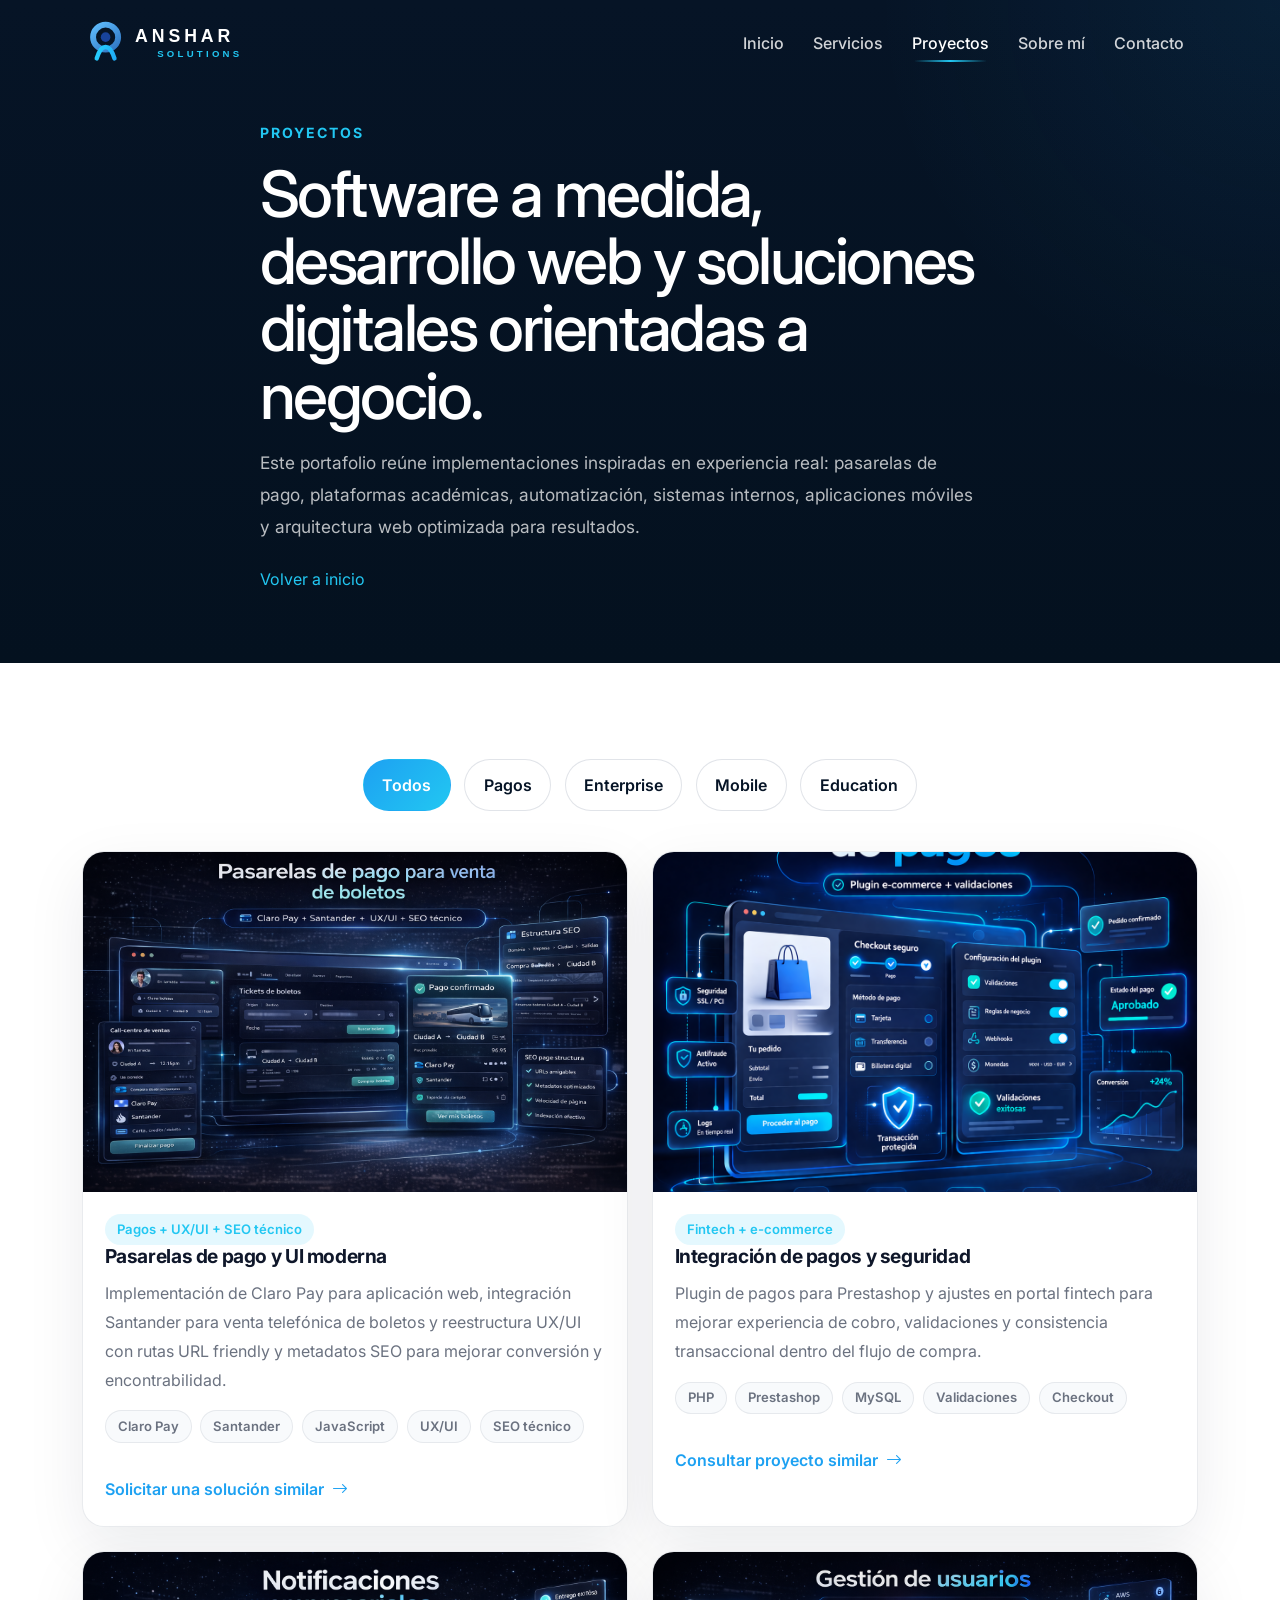
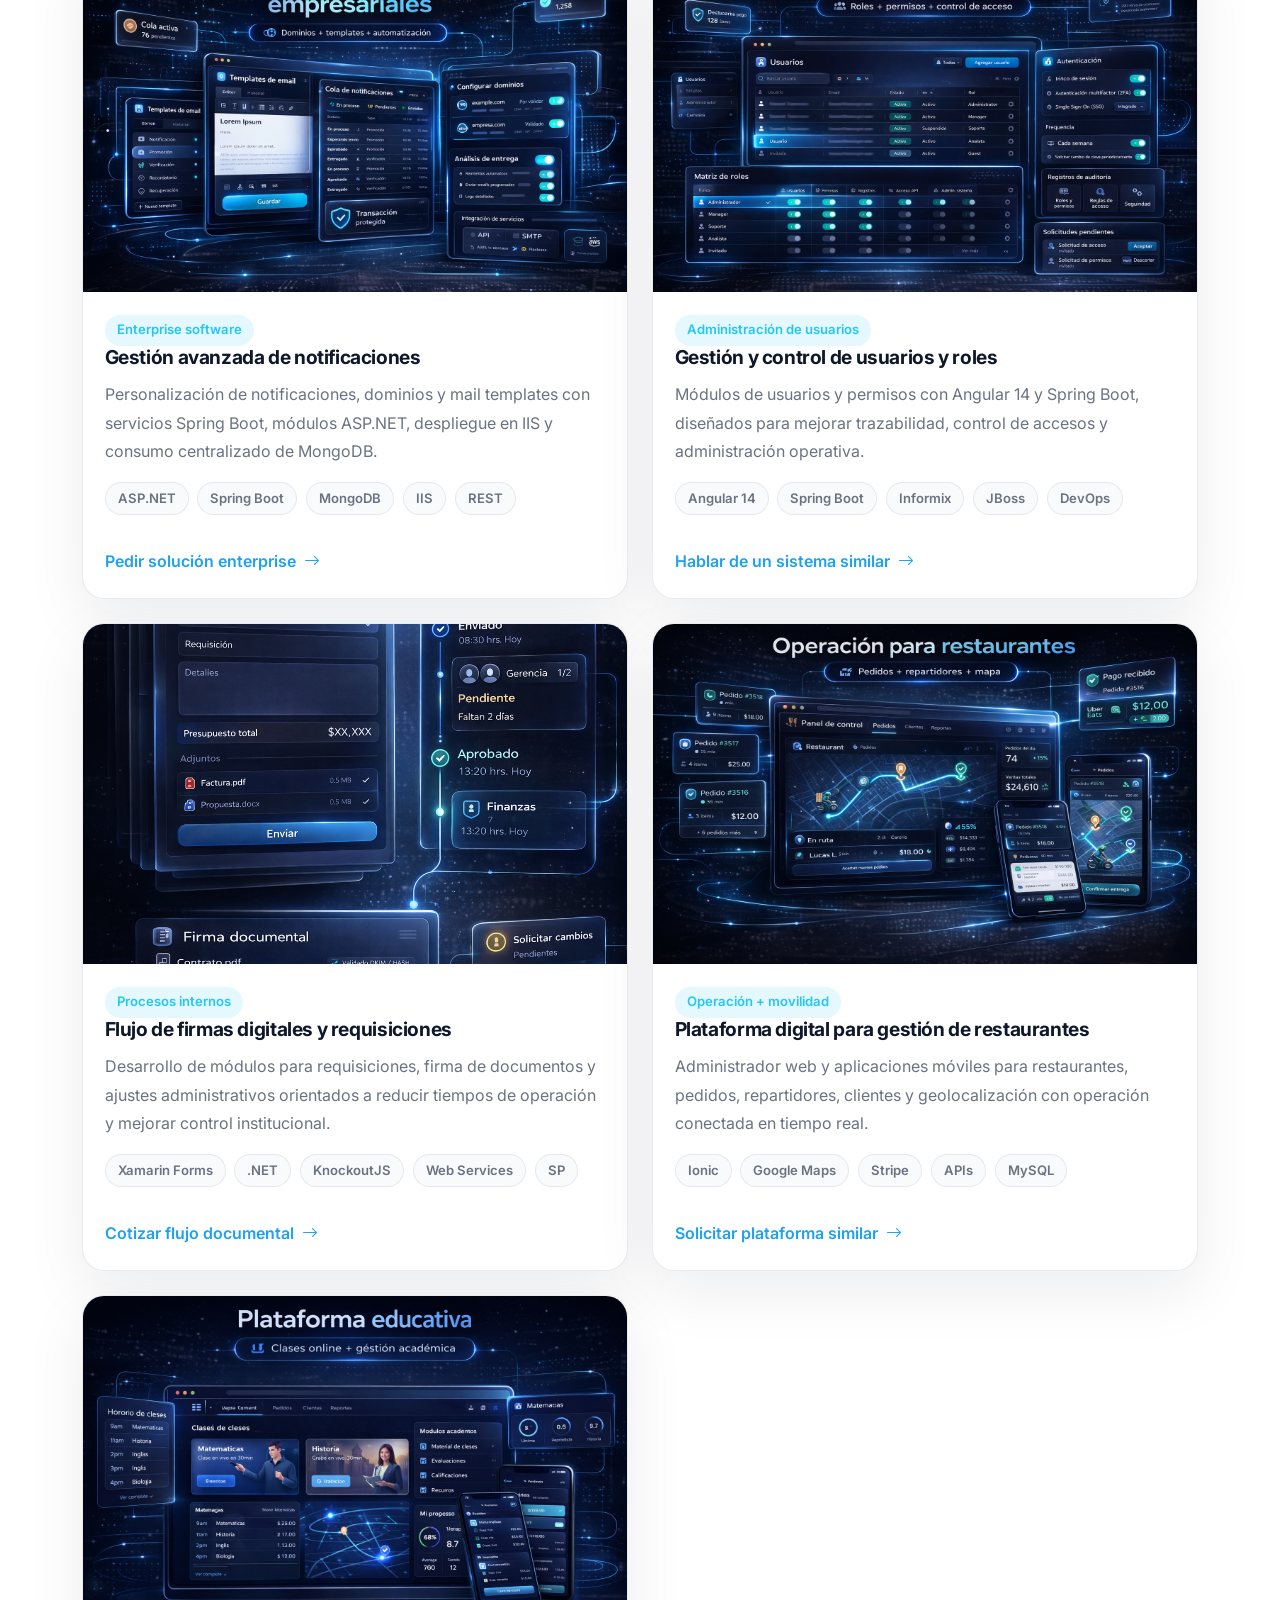
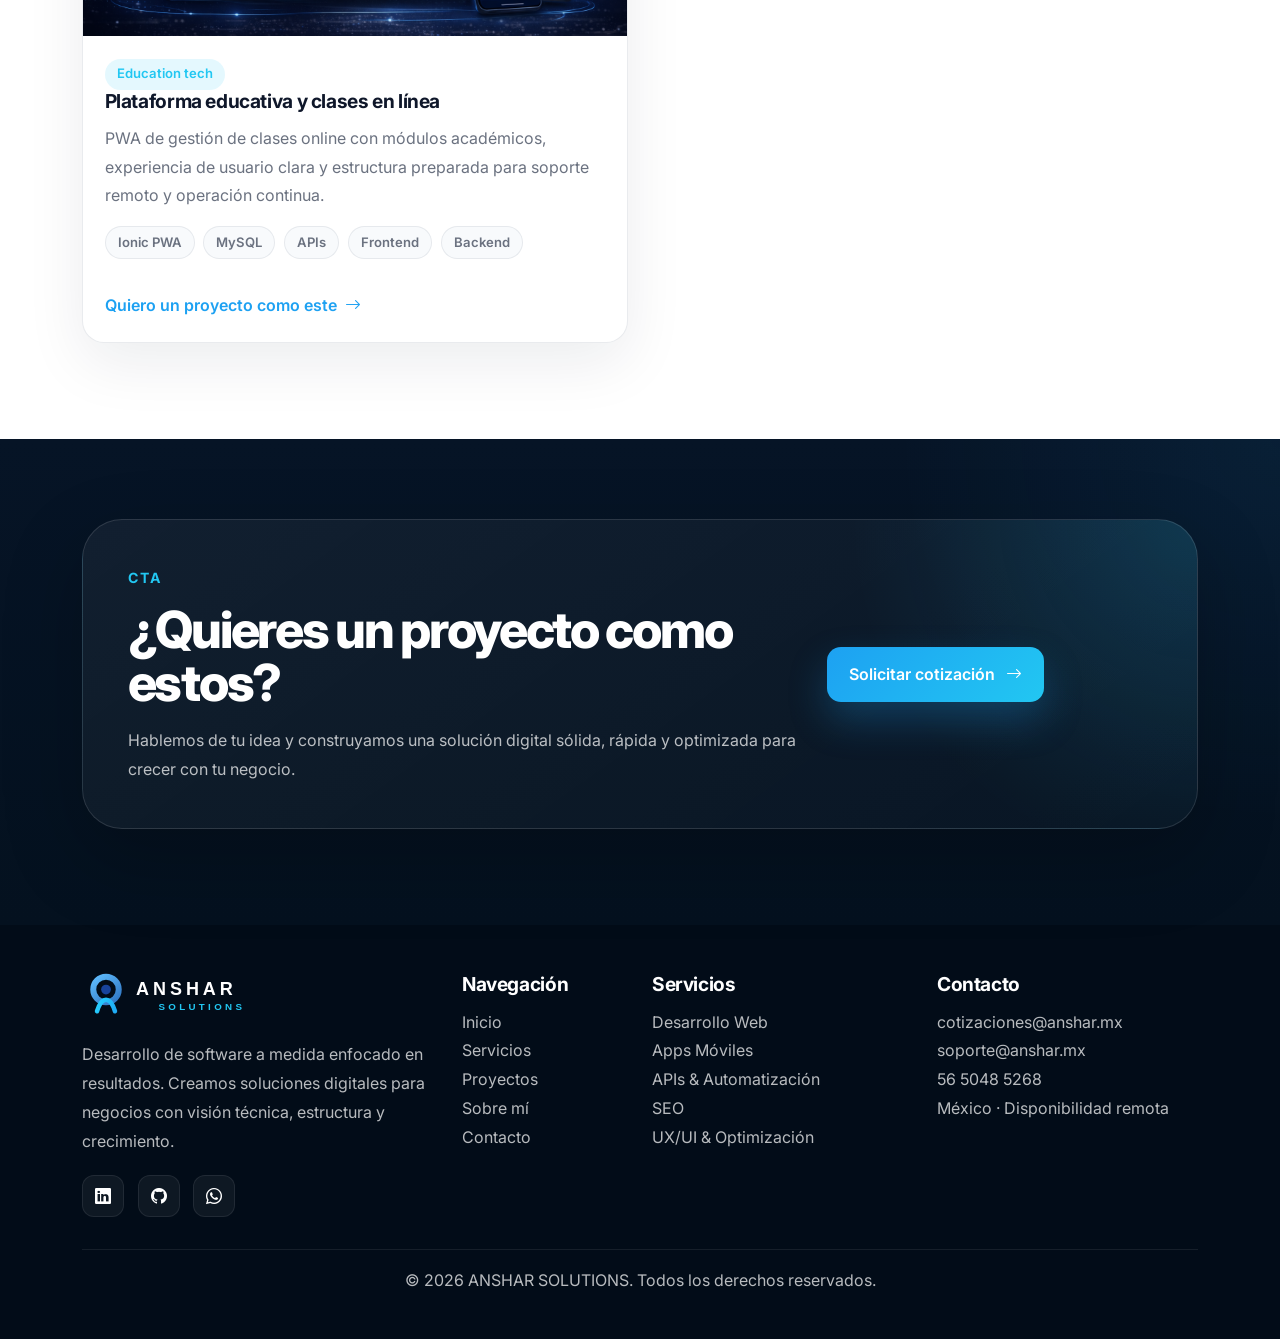
==== proyectos.html @ 0f14d68a "Landin V2" ====
<!DOCTYPE html>
<html lang="es">
<head>
    <meta charset="UTF-8">
    <meta name="viewport" content="width=device-width, initial-scale=1.0">
    <title>Proyectos de desarrollo web, software a medida y soluciones digitales | ANSHAR SOLUTIONS</title>
    <meta name="description" content="Conoce proyectos de desarrollo web, software a medida, pasarelas de pago, plataformas educativas, automatización, apps móviles y soluciones digitales creadas por ANSHAR SOLUTIONS.">
    <meta name="keywords" content="portafolio desarrollo web, proyectos software a medida, pasarelas de pago, aplicaciones móviles, automatización de procesos, proyectos SEO técnico">
    <meta name="author" content="ANSHAR SOLUTIONS">
    <meta name="robots" content="index,follow">
    <meta name="theme-color" content="#061426">
    <link rel="canonical" href="https://dante666z.github.io/anshar-solutions-landing/proyectos.html">
    <meta property="og:type" content="website">
    <meta property="og:locale" content="es_MX">
    <meta property="og:site_name" content="ANSHAR SOLUTIONS">
    <meta property="og:title" content="Proyectos de desarrollo web, software a medida y soluciones digitales | ANSHAR SOLUTIONS">
    <meta property="og:description" content="Portafolio de proyectos enfocados en negocio: software, UX/UI, apps, automatización, integraciones de pago y arquitectura web optimizada.">
    <meta property="og:url" content="https://dante666z.github.io/anshar-solutions-landing/proyectos.html">
    <meta property="og:image" content="https://dante666z.github.io/anshar-solutions-landing/assets/branding/anshar-favicon.svg">
    <meta name="twitter:card" content="summary_large_image">
    <meta name="twitter:title" content="Proyectos de desarrollo web, software a medida y soluciones digitales | ANSHAR SOLUTIONS">
    <meta name="twitter:description" content="Explora proyectos recientes de ANSHAR SOLUTIONS en pagos, educación, automatización, UX/UI, software empresarial y apps móviles.">
    <meta name="twitter:image" content="https://dante666z.github.io/anshar-solutions-landing/assets/branding/anshar-favicon.svg">
    <link rel="icon" type="image/svg+xml" href="assets/branding/anshar-favicon.svg">
    <link rel="icon" type="image/png" sizes="32x32" href="assets/branding/favicon-32.png">
    <link rel="icon" type="image/png" sizes="16x16" href="assets/branding/favicon-16.png">
    <link rel="preconnect" href="https://fonts.googleapis.com">
    <link rel="preconnect" href="https://fonts.gstatic.com" crossorigin>
    <link href="https://fonts.googleapis.com/css2?family=Inter:wght@400;500;600;700;800;900&display=swap" rel="stylesheet">
    <link href="https://cdn.jsdelivr.net/npm/bootstrap@5.3.3/dist/css/bootstrap.min.css" rel="stylesheet" integrity="sha384-QWTKZyjpPEjISv5WaRU9OFeRpok6YctnYmDr5pNlyT2bRjXh0JMhjY6hW+ALEwIH" crossorigin="anonymous">
    <link rel="stylesheet" href="https://cdn.jsdelivr.net/npm/bootstrap-icons@1.11.3/font/bootstrap-icons.min.css">
    <link rel="stylesheet" href="css/styles.css">
    <script type="application/ld+json">
        {
            "@context": "https://schema.org",
            "@type": "CollectionPage",
            "name": "Proyectos de ANSHAR SOLUTIONS",
            "url": "https://dante666z.github.io/anshar-solutions-landing/proyectos.html",
            "description": "Listado de proyectos de desarrollo web, software a medida y soluciones digitales implementadas por ANSHAR SOLUTIONS.",
            "mainEntity": {
                "@type": "ItemList",
                "itemListElement": [
                    { "@type": "ListItem", "position": 1, "name": "Pasarelas de pago y UI moderna" },
                    { "@type": "ListItem", "position": 2, "name": "Integración de pagos y seguridad" },
                    { "@type": "ListItem", "position": 3, "name": "Gestión avanzada de notificaciones" },
                    { "@type": "ListItem", "position": 4, "name": "Gestión y control de usuarios y roles" },
                    { "@type": "ListItem", "position": 5, "name": "Flujo de firmas digitales y requisiciones" },
                    { "@type": "ListItem", "position": 6, "name": "Plataforma digital para gestión de restaurantes" },
                    { "@type": "ListItem", "position": 7, "name": "Plataforma educativa y clases en línea" }
                ]
            }
        }
    </script>
</head>
<body data-page="projects">
    <header class="site-header">
        <nav id="mainNav" class="navbar navbar-expand-lg navbar-dark custom-navbar fixed-top" aria-label="Navegación principal">
            <div class="container">
                <a class="navbar-brand" href="index.html#inicio" aria-label="ANSHAR SOLUTIONS">
                    <span class="brand-lockup">
                        <img class="brand-logo brand-logo-header brand-logo-desktop" src="assets/branding/anshar-logo-horizontal-compact-dark.svg" alt="Logo principal de ANSHAR SOLUTIONS" width="236" height="44">
                        <img class="brand-logo brand-logo-header brand-logo-mobile" src="assets/branding/anshar-logo-mobile.svg" alt="Logo compacto de ANSHAR SOLUTIONS" width="170" height="45">
                    </span>
                </a>
                <button class="navbar-toggler border-0 shadow-none" type="button" data-bs-toggle="collapse" data-bs-target="#navbarContent" aria-controls="navbarContent" aria-expanded="false" aria-label="Abrir menú">
                    <span class="navbar-toggler-icon"></span>
                </button>
                <div class="collapse navbar-collapse" id="navbarContent">
                    <ul class="navbar-nav ms-auto align-items-lg-center">
                        <li class="nav-item"><a class="nav-link" href="index.html#inicio">Inicio</a></li>
                        <li class="nav-item"><a class="nav-link" href="index.html#servicios">Servicios</a></li>
                        <li class="nav-item"><a class="nav-link active" href="proyectos.html">Proyectos</a></li>
                        <li class="nav-item"><a class="nav-link" href="index.html#sobre-mi">Sobre mí</a></li>
                        <li class="nav-item"><a class="nav-link" href="index.html#contacto">Contacto</a></li>
                    </ul>
                </div>
            </div>
        </nav>
    </header>

    <main>
        <section class="page-hero section-dark">
            <div class="container">
                <div class="section-heading reveal">
                    <span class="eyebrow">Proyectos</span>
                    <h1>Software a medida, desarrollo web y soluciones digitales orientadas a negocio.</h1>
                    <p>Este portafolio reúne implementaciones inspiradas en experiencia real: pasarelas de pago, plataformas académicas, automatización, sistemas internos, aplicaciones móviles y arquitectura web optimizada para resultados.</p>
                    <div class="breadcrumb-inline">
                        <a href="index.html#inicio">Volver a inicio</a>
                    </div>
                </div>
            </div>
        </section>

        <section class="section-light section-projects-page">
            <div class="container">
                <div class="filters-bar reveal" aria-label="Filtros de proyectos">
                    <button class="filter-btn active" type="button" data-filter="all">Todos</button>
                    <button class="filter-btn" type="button" data-filter="pagos">Pagos</button>
                    <button class="filter-btn" type="button" data-filter="enterprise">Enterprise</button>
                    <button class="filter-btn" type="button" data-filter="mobile">Mobile</button>
                    <button class="filter-btn" type="button" data-filter="education">Education</button>
                </div>

                <div class="row g-4">
                    <div class="col-lg-6" data-project-category="pagos enterprise" id="pasarelas-pago">
                        <article class="project-card project-card-light reveal">
                            <a class="project-image-link" href="#pasarelas-pago" aria-label="Proyecto de pasarelas de pago y UI moderna">
                                <img src="assets/proyectos/pasarelas-pago-ui-moderna.png" alt="Visual del proyecto de pasarelas de pago y rediseño UX/UI" width="760" height="520" loading="lazy">
                            </a>
                            <div class="project-card-body">
                                <span class="project-category">Pagos + UX/UI + SEO técnico</span>
                                <h3>Pasarelas de pago y UI moderna</h3>
                                <p>Implementación de Claro Pay para aplicación web, integración Santander para venta telefónica de boletos y reestructura UX/UI con rutas URL friendly y metadatos SEO para mejorar conversión y encontrabilidad.</p>
                                <div class="project-meta">
                                    <span>Claro Pay</span>
                                    <span>Santander</span>
                                    <span>JavaScript</span>
                                    <span>UX/UI</span>
                                    <span>SEO técnico</span>
                                </div>
                                <a class="project-link" href="mailto:cotizaciones@anshar.mx">Solicitar una solución similar <i class="bi bi-arrow-right"></i></a>
                            </div>
                        </article>
                    </div>

                    <div class="col-lg-6" data-project-category="pagos enterprise" id="prestashop-plugin">
                        <article class="project-card project-card-light reveal reveal-delay-sm">
                            <a class="project-image-link" href="#prestashop-plugin" aria-label="Proyecto de integración de pagos y seguridad">
                                <img src="assets/proyectos/integracion-pagos-seguridad.png" alt="Visual del proyecto de integración de pagos y seguridad para e-commerce" width="760" height="520" loading="lazy">
                            </a>
                            <div class="project-card-body">
                                <span class="project-category">Fintech + e-commerce</span>
                                <h3>Integración de pagos y seguridad</h3>
                                <p>Plugin de pagos para Prestashop y ajustes en portal fintech para mejorar experiencia de cobro, validaciones y consistencia transaccional dentro del flujo de compra.</p>
                                <div class="project-meta">
                                    <span>PHP</span>
                                    <span>Prestashop</span>
                                    <span>MySQL</span>
                                    <span>Validaciones</span>
                                    <span>Checkout</span>
                                </div>
                                <a class="project-link" href="mailto:cotizaciones@anshar.mx">Consultar proyecto similar <i class="bi bi-arrow-right"></i></a>
                            </div>
                        </article>
                    </div>

                    <div class="col-lg-6" data-project-category="enterprise" id="notificaciones-enterprise">
                        <article class="project-card project-card-light reveal">
                            <a class="project-image-link" href="#notificaciones-enterprise" aria-label="Proyecto de gestión avanzada de notificaciones">
                                <img src="assets/proyectos/gestion-avanzada-notificaciones.png" alt="Visual del proyecto de gestión avanzada de notificaciones empresariales" width="760" height="520" loading="lazy">
                            </a>
                            <div class="project-card-body">
                                <span class="project-category">Enterprise software</span>
                                <h3>Gestión avanzada de notificaciones</h3>
                                <p>Personalización de notificaciones, dominios y mail templates con servicios Spring Boot, módulos ASP.NET, despliegue en IIS y consumo centralizado de MongoDB.</p>
                                <div class="project-meta">
                                    <span>ASP.NET</span>
                                    <span>Spring Boot</span>
                                    <span>MongoDB</span>
                                    <span>IIS</span>
                                    <span>REST</span>
                                </div>
                                <a class="project-link" href="mailto:cotizaciones@anshar.mx">Pedir solución enterprise <i class="bi bi-arrow-right"></i></a>
                            </div>
                        </article>
                    </div>

                    <div class="col-lg-6" data-project-category="enterprise" id="usuarios-roles">
                        <article class="project-card project-card-light reveal reveal-delay-sm">
                            <a class="project-image-link" href="#usuarios-roles" aria-label="Proyecto de gestión y control de usuarios y roles">
                                <img src="assets/proyectos/gestion-control-usuarios-roles.png" alt="Visual del proyecto de gestión y control de usuarios y roles" width="760" height="520" loading="lazy">
                            </a>
                            <div class="project-card-body">
                                <span class="project-category">Administración de usuarios</span>
                                <h3>Gestión y control de usuarios y roles</h3>
                                <p>Módulos de usuarios y permisos con Angular 14 y Spring Boot, diseñados para mejorar trazabilidad, control de accesos y administración operativa.</p>
                                <div class="project-meta">
                                    <span>Angular 14</span>
                                    <span>Spring Boot</span>
                                    <span>Informix</span>
                                    <span>JBoss</span>
                                    <span>DevOps</span>
                                </div>
                                <a class="project-link" href="mailto:cotizaciones@anshar.mx">Hablar de un sistema similar <i class="bi bi-arrow-right"></i></a>
                            </div>
                        </article>
                    </div>

                    <div class="col-lg-6" data-project-category="enterprise mobile" id="firmas-requisiciones">
                        <article class="project-card project-card-light reveal">
                            <a class="project-image-link" href="#firmas-requisiciones" aria-label="Proyecto de flujo de firmas digitales y requisiciones">
                                <img src="assets/proyectos/flujo-firmas-digitales-requisiciones.png" alt="Visual del proyecto de flujo de firmas digitales y requisiciones" width="760" height="520" loading="lazy">
                            </a>
                            <div class="project-card-body">
                                <span class="project-category">Procesos internos</span>
                                <h3>Flujo de firmas digitales y requisiciones</h3>
                                <p>Desarrollo de módulos para requisiciones, firma de documentos y ajustes administrativos orientados a reducir tiempos de operación y mejorar control institucional.</p>
                                <div class="project-meta">
                                    <span>Xamarin Forms</span>
                                    <span>.NET</span>
                                    <span>KnockoutJS</span>
                                    <span>Web Services</span>
                                    <span>SP</span>
                                </div>
                                <a class="project-link" href="mailto:cotizaciones@anshar.mx">Cotizar flujo documental <i class="bi bi-arrow-right"></i></a>
                            </div>
                        </article>
                    </div>

                    <div class="col-lg-6" data-project-category="mobile enterprise" id="restaurantes-digital">
                        <article class="project-card project-card-light reveal reveal-delay-sm">
                            <a class="project-image-link" href="#restaurantes-digital" aria-label="Proyecto de plataforma digital para gestión de restaurantes">
                                <img src="assets/proyectos/plataforma-digital-restaurantes.png" alt="Visual del proyecto de plataforma digital para gestión de restaurantes" width="760" height="520" loading="lazy">
                            </a>
                            <div class="project-card-body">
                                <span class="project-category">Operación + movilidad</span>
                                <h3>Plataforma digital para gestión de restaurantes</h3>
                                <p>Administrador web y aplicaciones móviles para restaurantes, pedidos, repartidores, clientes y geolocalización con operación conectada en tiempo real.</p>
                                <div class="project-meta">
                                    <span>Ionic</span>
                                    <span>Google Maps</span>
                                    <span>Stripe</span>
                                    <span>APIs</span>
                                    <span>MySQL</span>
                                </div>
                                <a class="project-link" href="mailto:cotizaciones@anshar.mx">Solicitar plataforma similar <i class="bi bi-arrow-right"></i></a>
                            </div>
                        </article>
                    </div>

                    <div class="col-lg-6" data-project-category="education mobile" id="plataforma-educativa">
                        <article class="project-card project-card-light reveal">
                            <a class="project-image-link" href="#plataforma-educativa" aria-label="Proyecto de plataforma educativa y clases en línea">
                                <img src="assets/proyectos/plataforma-educativa-clases-linea.png" alt="Visual del proyecto de plataforma educativa y clases en línea" width="760" height="520" loading="lazy">
                            </a>
                            <div class="project-card-body">
                                <span class="project-category">Education tech</span>
                                <h3>Plataforma educativa y clases en línea</h3>
                                <p>PWA de gestión de clases online con módulos académicos, experiencia de usuario clara y estructura preparada para soporte remoto y operación continua.</p>
                                <div class="project-meta">
                                    <span>Ionic PWA</span>
                                    <span>MySQL</span>
                                    <span>APIs</span>
                                    <span>Frontend</span>
                                    <span>Backend</span>
                                </div>
                                <a class="project-link" href="mailto:cotizaciones@anshar.mx">Quiero un proyecto como este <i class="bi bi-arrow-right"></i></a>
                            </div>
                        </article>
                    </div>
                </div>
            </div>
        </section>

        <section id="contacto" class="section-dark section-cta">
            <div class="container">
                <div class="cta-box reveal">
                    <div class="row align-items-center gy-4">
                        <div class="col-lg-8">
                            <span class="eyebrow">CTA</span>
                            <h2>¿Quieres un proyecto como estos?</h2>
                            <p>Hablemos de tu idea y construyamos una solución digital sólida, rápida y optimizada para crecer con tu negocio.</p>
                        </div>
                        <div class="col-lg-4">
                            <div class="cta-actions cta-actions-end">
                                <a class="btn btn-primary btn-pill btn-wide" href="mailto:cotizaciones@anshar.mx">Solicitar cotización <i class="bi bi-arrow-right"></i></a>
                            </div>
                        </div>
                    </div>
                </div>
            </div>
        </section>
    </main>

    <footer class="site-footer">
        <div class="container">
            <div class="row gy-4">
                <div class="col-lg-4">
                    <a class="footer-brand" href="index.html#inicio" aria-label="ANSHAR SOLUTIONS">
                        <span class="brand-lockup brand-lockup-footer">
                            <img class="brand-logo brand-logo-footer" src="assets/branding/anshar-logo-horizontal-compact-dark.svg" alt="Logo horizontal de ANSHAR SOLUTIONS" width="240" height="45">
                        </span>
                    </a>
                    <p>Desarrollo de software a medida enfocado en resultados. Creamos soluciones digitales para negocios con visión técnica, estructura y crecimiento.</p>
                    <div class="footer-social">
                        <a href="https://www.linkedin.com/in/zurielzaratemontesinos/" target="_blank" rel="noopener noreferrer" aria-label="LinkedIn"><i class="bi bi-linkedin"></i></a>
                        <a href="https://github.com/dante666z" target="_blank" rel="noopener noreferrer" aria-label="GitHub"><i class="bi bi-github"></i></a>
                        <a href="https://wa.me/525650485268" target="_blank" rel="noopener noreferrer" aria-label="WhatsApp"><i class="bi bi-whatsapp"></i></a>
                    </div>
                </div>
                <div class="col-6 col-lg-2">
                    <h3>Navegación</h3>
                    <ul class="footer-links">
                        <li><a href="index.html#inicio">Inicio</a></li>
                        <li><a href="index.html#servicios">Servicios</a></li>
                        <li><a href="proyectos.html">Proyectos</a></li>
                        <li><a href="index.html#sobre-mi">Sobre mí</a></li>
                        <li><a href="index.html#contacto">Contacto</a></li>
                    </ul>
                </div>
                <div class="col-6 col-lg-3">
                    <h3>Servicios</h3>
                    <ul class="footer-links">
                        <li><span>Desarrollo Web</span></li>
                        <li><span>Apps Móviles</span></li>
                        <li><span>APIs &amp; Automatización</span></li>
                        <li><span>SEO</span></li>
                        <li><span>UX/UI &amp; Optimización</span></li>
                    </ul>
                </div>
                <div class="col-lg-3">
                    <h3>Contacto</h3>
                    <ul class="footer-links">
                        <li><a href="mailto:cotizaciones@anshar.mx">cotizaciones@anshar.mx</a></li>
                        <li><a href="mailto:soporte@anshar.mx">soporte@anshar.mx</a></li>
                        <li><a href="https://wa.me/525650485268" target="_blank" rel="noopener noreferrer">56 5048 5268</a></li>
                        <li><span>México · Disponibilidad remota</span></li>
                    </ul>
                </div>
            </div>
            <div class="footer-bottom">
                <p>&copy; <span data-year></span> ANSHAR SOLUTIONS. Todos los derechos reservados.</p>
            </div>
        </div>
    </footer>

    <script src="https://cdn.jsdelivr.net/npm/bootstrap@5.3.3/dist/js/bootstrap.bundle.min.js" integrity="sha384-YvpcrYf0tY3lHB60NNkmXc5s9fDVZLESaAA55NDzOxhy9GkcIdslK1eN7N6jIeHz" crossorigin="anonymous"></script>
    <script src="js/script.js"></script>
</body>
</html>
---- css/styles.css ----
:root {
    --color-navy: #061426;
    --color-navy-2: #0b1f3a;
    --color-navy-3: #102948;
    --color-cyan: #22c7f2;
    --color-blue: #1da1f2;
    --color-white: #ffffff;
    --color-text: #0f172a;
    --color-text-soft: #6b7280;
    --color-border: rgba(13, 37, 73, 0.1);
    --color-border-dark: rgba(255, 255, 255, 0.12);
    --color-surface: #f8fafc;
    --shadow-card: 0 20px 60px rgba(8, 22, 47, 0.08);
    --shadow-soft: 0 24px 60px rgba(5, 17, 37, 0.14);
    --shadow-glow: 0 0 45px rgba(34, 199, 242, 0.24);
    --radius-md: 18px;
    --radius-lg: 28px;
    --radius-xl: 40px;
    --transition: 0.35s ease;
    --nav-height: 88px;
}

html {
    scroll-behavior: smooth;
}

body {
    margin: 0;
    font-family: "Inter", sans-serif;
    color: var(--color-text);
    background: var(--color-white);
    overflow-x: hidden;
}

a {
    color: inherit;
    text-decoration: none;
}

img {
    display: block;
    max-width: 100%;
}

.section-light,
.section-dark {
    position: relative;
    padding: 6rem 0;
}

.section-light {
    background: var(--color-white);
}

.section-dark {
    background:
        radial-gradient(circle at top right, rgba(29, 161, 242, 0.08), transparent 28%),
        linear-gradient(180deg, var(--color-navy) 0%, #04111f 100%);
    color: var(--color-white);
}

.section-heading {
    max-width: 760px;
    margin: 0 auto 3rem;
}

.section-heading-left {
    margin: 0 0 2rem;
}

.section-heading h2,
.hero-copy h1,
.cta-box h2 {
    margin: 0.85rem 0 0;
    letter-spacing: -0.045em;
    line-height: 1.05;
    font-weight: 800;
}

.section-heading h2 {
    font-size: clamp(2rem, 4vw, 3rem);
}

.section-heading p,
.hero-copy p,
.service-card p,
.project-card p,
.trust-item p,
.about-copy p,
.cta-box p,
.site-footer p,
.footer-links,
.contact-inline a {
    color: var(--color-text-soft);
    line-height: 1.8;
}

.section-dark .section-heading p,
.section-dark .project-card p,
.section-dark .cta-box p,
.site-footer p,
.site-footer .footer-links a,
.site-footer .footer-links span,
.contact-inline a {
    color: rgba(255, 255, 255, 0.72);
}

.eyebrow {
    display: inline-block;
    color: var(--color-cyan);
    font-size: 0.88rem;
    font-weight: 700;
    letter-spacing: 0.14em;
    text-transform: uppercase;
}

.eyebrow-blue {
    color: var(--color-blue);
}

.btn-pill {
    display: inline-flex;
    align-items: center;
    justify-content: center;
    gap: 0.65rem;
    min-height: 54px;
    padding: 0.95rem 1.4rem;
    border-radius: 14px;
    font-weight: 600;
    transition: transform var(--transition), box-shadow var(--transition), background-color var(--transition), border-color var(--transition), color var(--transition);
}

.btn-pill:hover,
.btn-pill:focus-visible {
    transform: translateY(-2px);
}

.btn-primary.btn-pill {
    background: linear-gradient(135deg, var(--color-blue), var(--color-cyan));
    border: none;
    box-shadow: 0 18px 38px rgba(29, 161, 242, 0.26);
}

.btn-outline-light.btn-pill {
    border: 1px solid rgba(255, 255, 255, 0.26);
    color: var(--color-white);
    background: rgba(255, 255, 255, 0.02);
}

.btn-outline-light.btn-pill:hover,
.btn-outline-light.btn-pill:focus-visible {
    border-color: rgba(255, 255, 255, 0.42);
    background: rgba(255, 255, 255, 0.08);
}

.btn-wide {
    min-width: 210px;
}

.section-action {
    margin-top: 2rem;
    text-align: center;
}

/* Header */
.custom-navbar {
    padding: 1rem 0;
    transition: background-color var(--transition), box-shadow var(--transition), backdrop-filter var(--transition), padding var(--transition);
}

.custom-navbar.scrolled {
    padding: 0.8rem 0;
    background: rgba(6, 20, 38, 0.82);
    backdrop-filter: blur(18px);
    box-shadow: 0 12px 35px rgba(0, 0, 0, 0.18);
}

.navbar-brand {
    display: inline-flex;
    align-items: center;
}

/* Logo usage
   Header: 200-236px width
   Hero isotipo: 320-420px width
   Footer: 220-240px width
*/
.brand-lockup {
    display: inline-flex;
    align-items: center;
}

.brand-logo {
    display: block;
    max-width: 100%;
    height: auto;
}

.brand-logo-header {
    width: min(236px, 100%);
}

.brand-logo-footer {
    width: min(240px, 100%);
}

.brand-logo-mobile {
    display: none;
}

.nav-link {
    position: relative;
    margin: 0 0.4rem;
    color: rgba(255, 255, 255, 0.82);
    font-weight: 500;
}

.nav-link:hover,
.nav-link.active {
    color: var(--color-white);
}

.nav-link::after {
    content: "";
    position: absolute;
    left: 0.6rem;
    right: 0.6rem;
    bottom: 0.08rem;
    height: 2px;
    border-radius: 999px;
    background: linear-gradient(90deg, transparent, var(--color-cyan), transparent);
    transform: scaleX(0);
    transform-origin: center;
    transition: transform var(--transition);
}

.nav-link:hover::after,
.nav-link.active::after {
    transform: scaleX(1);
}

/* Hero */
.hero-section {
    position: relative;
    padding: calc(var(--nav-height) + 2.8rem) 0 4.5rem;
}

.hero-dark {
    background:
        radial-gradient(circle at 76% 32%, rgba(34, 199, 242, 0.12), transparent 22%),
        radial-gradient(circle at 68% 20%, rgba(29, 161, 242, 0.12), transparent 24%),
        linear-gradient(180deg, #05111f 0%, var(--color-navy) 100%);
    color: var(--color-white);
}

.hero-gradient {
    position: absolute;
    inset: 0;
    background: linear-gradient(180deg, rgba(255, 255, 255, 0.02), transparent 50%);
    pointer-events: none;
}

.hero-grid {
    min-height: calc(100vh - 7rem);
}

.hero-copy {
    max-width: 560px;
}

.hero-copy h1 {
    font-size: clamp(3rem, 6vw, 5rem);
}

.hero-copy h1 span {
    color: var(--color-blue);
}

.hero-copy p {
    margin: 1.4rem 0 0;
    font-size: 1.24rem;
    color: rgba(255, 255, 255, 0.82);
}

.hero-actions {
    display: flex;
    flex-wrap: wrap;
    gap: 1rem;
    margin: 2rem 0 2.2rem;
}

.hero-benefits {
    display: grid;
    grid-template-columns: repeat(3, minmax(0, 1fr));
    gap: 1rem;
}

.benefit-item {
    display: flex;
    gap: 0.85rem;
    align-items: flex-start;
}

.benefit-item i {
    color: var(--color-cyan);
    font-size: 1.4rem;
}

.benefit-item h3 {
    margin: 0 0 0.15rem;
    font-size: 0.98rem;
    font-weight: 600;
    color: var(--color-white);
}

.benefit-item p {
    margin: 0;
    font-size: 0.92rem;
    color: rgba(255, 255, 255, 0.66);
}

.hero-visual {
    position: relative;
    min-height: 560px;
}

.hero-orbits {
    position: relative;
    display: grid;
    place-items: center;
    min-height: 100%;
}

.brand-logo-hero {
    position: relative;
    z-index: 2;
    width: min(100%, 420px);
    height: auto;
    filter: drop-shadow(0 0 18px rgba(34, 199, 242, 0.18)) drop-shadow(0 0 42px rgba(29, 161, 242, 0.16));
}

.hero-glow {
    position: absolute;
    bottom: 6%;
    width: 260px;
    height: 44px;
    border-radius: 999px;
    background: radial-gradient(circle, rgba(29, 161, 242, 0.85), rgba(34, 199, 242, 0.22) 55%, transparent 72%);
    filter: blur(12px);
    z-index: 1;
}

.orb {
    position: absolute;
    border-radius: 50%;
    background: linear-gradient(135deg, rgba(34, 199, 242, 0.95), rgba(29, 161, 242, 0.55));
    box-shadow: var(--shadow-glow);
}

.orb-one {
    top: 14%;
    left: 8%;
    width: 16px;
    height: 16px;
}

.orb-two {
    right: 10%;
    top: 24%;
    width: 10px;
    height: 10px;
    opacity: 0.72;
}

.orb-three {
    right: 13%;
    top: 49%;
    width: 12px;
    height: 12px;
    opacity: 0.82;
}

/* Services */
.section-services {
    border-top: 1px solid rgba(13, 37, 73, 0.05);
}

.section-clients {
    border-top: 1px solid rgba(13, 37, 73, 0.05);
}

.service-card {
    height: 100%;
    padding: 2rem 1.5rem;
    border: 1px solid rgba(15, 23, 42, 0.08);
    border-radius: var(--radius-lg);
    background: var(--color-white);
    box-shadow: var(--shadow-card);
    transition: transform var(--transition), box-shadow var(--transition), border-color var(--transition);
}

.service-card:hover {
    transform: translateY(-6px);
    border-color: rgba(29, 161, 242, 0.22);
    box-shadow: 0 22px 55px rgba(8, 22, 47, 0.12);
}

.service-icon {
    display: inline-grid;
    place-items: center;
    width: 64px;
    height: 64px;
    margin-bottom: 1.25rem;
    border-radius: 20px;
    color: var(--color-blue);
    background: linear-gradient(135deg, rgba(29, 161, 242, 0.09), rgba(34, 199, 242, 0.08));
    border: 1px solid rgba(29, 161, 242, 0.12);
    font-size: 1.65rem;
}

.service-card h3,
.project-card h3,
.trust-item h3,
.client-story h3,
.site-footer h3 {
    margin: 0 0 0.7rem;
    font-size: 1.2rem;
    font-weight: 700;
    letter-spacing: -0.02em;
}

/* Projects */
.section-projects-preview .section-heading h2,
.section-projects-page .section-heading h1 {
    color: var(--color-white);
}

.project-card {
    height: 100%;
    overflow: hidden;
    border-radius: 22px;
    border: 1px solid var(--color-border-dark);
    background: rgba(255, 255, 255, 0.03);
    box-shadow: 0 20px 50px rgba(0, 0, 0, 0.22);
    transition: transform var(--transition), border-color var(--transition), box-shadow var(--transition);
}

.project-card:hover {
    transform: translateY(-8px);
    border-color: rgba(34, 199, 242, 0.28);
    box-shadow: 0 28px 60px rgba(0, 0, 0, 0.28);
}

.project-image-link {
    display: block;
    aspect-ratio: 16 / 10;
    overflow: hidden;
    background: var(--color-navy-2);
}

.project-image-link img {
    width: 100%;
    height: 100%;
    object-fit: cover;
    transition: transform var(--transition);
}

.project-card:hover img {
    transform: scale(1.04);
}

.project-card-body {
    padding: 1.4rem 1.35rem 1.6rem;
}

.project-card-body h3 {
    color: var(--color-white);
}

.project-link {
    display: inline-flex;
    align-items: center;
    gap: 0.5rem;
    margin-top: 1rem;
    color: var(--color-cyan);
    font-weight: 600;
}

.client-card,
.client-story {
    height: 100%;
}

.client-logo-wrap {
    display: grid;
    place-items: center;
    min-height: 240px;
    padding: 2rem;
    border: 1px solid rgba(13, 37, 73, 0.08);
    border-radius: 24px;
    background: linear-gradient(180deg, #071524, #0b1f3a);
    box-shadow: var(--shadow-card);
}

.client-logo-wrap img {
    width: min(100%, 280px);
    height: auto;
}

.client-story {
    padding: 1rem 0.5rem 1rem 1rem;
}

.client-story p + p {
    margin-top: 1rem;
}

.project-category-light {
    color: var(--color-blue);
    background: rgba(29, 161, 242, 0.08);
}

/* Trust */
.trust-grid {
    display: grid;
    grid-template-columns: repeat(4, minmax(0, 1fr));
    gap: 0;
    border-top: 1px solid rgba(13, 37, 73, 0.08);
    border-bottom: 1px solid rgba(13, 37, 73, 0.08);
}

.trust-item {
    padding: 1.8rem 1.25rem;
    text-align: center;
}

.trust-item + .trust-item {
    border-left: 1px solid rgba(13, 37, 73, 0.08);
}

.trust-item i {
    display: inline-grid;
    place-items: center;
    width: 64px;
    height: 64px;
    margin-bottom: 1rem;
    border-radius: 50%;
    color: var(--color-blue);
    background: rgba(29, 161, 242, 0.06);
    font-size: 1.75rem;
}

/* About */
.section-about {
    background:
        radial-gradient(circle at top right, rgba(34, 199, 242, 0.08), transparent 24%),
        linear-gradient(180deg, #071524 0%, #0b1f3a 100%);
    color: var(--color-white);
}

.section-about .section-heading h2,
.section-about .about-copy p {
    color: var(--color-white);
}

.section-about .about-copy p {
    color: rgba(255, 255, 255, 0.78);
}

.about-copy {
    display: grid;
    gap: 1rem;
}

.about-panel {
    display: grid;
    gap: 1rem;
}

.about-metric {
    padding: 1.4rem 1.5rem;
    border: 1px solid rgba(255, 255, 255, 0.1);
    border-radius: 22px;
    background: linear-gradient(180deg, rgba(255, 255, 255, 0.06), rgba(255, 255, 255, 0.03));
    box-shadow: 0 24px 60px rgba(0, 0, 0, 0.16);
}

.about-metric strong {
    display: block;
    margin-bottom: 0.3rem;
    color: var(--color-white);
    font-size: 1.25rem;
    font-weight: 800;
}

.about-metric span {
    color: rgba(255, 255, 255, 0.72);
}

/* Stack */
.stack-grid {
    display: flex;
    flex-wrap: wrap;
    justify-content: center;
    gap: 1rem;
}

.stack-pill {
    display: inline-flex;
    align-items: center;
    gap: 0.7rem;
    padding: 0.95rem 1.25rem;
    border-radius: 999px;
    border: 1px solid rgba(13, 37, 73, 0.1);
    background: linear-gradient(180deg, #ffffff, #f9fbff);
    color: var(--color-navy);
    box-shadow: var(--shadow-card);
    font-weight: 600;
}

.stack-pill i {
    color: var(--color-blue);
}

/* CTA */
.section-cta {
    padding-top: 5rem;
}

.cta-box {
    padding: 2.8rem;
    border: 1px solid var(--color-border-dark);
    border-radius: var(--radius-xl);
    background:
        radial-gradient(circle at top right, rgba(34, 199, 242, 0.14), transparent 30%),
        linear-gradient(145deg, rgba(255, 255, 255, 0.05), rgba(255, 255, 255, 0.02));
    box-shadow: 0 30px 80px rgba(0, 0, 0, 0.22);
}

.cta-box h2 {
    color: var(--color-white);
    font-size: clamp(2.1rem, 4vw, 3.2rem);
}

.cta-box p {
    margin: 1rem 0 0;
}

.cta-actions-end {
    justify-content: flex-end;
}

.contact-inline {
    display: flex;
    flex-direction: column;
    gap: 0.55rem;
    margin-top: 1.2rem;
}

.contact-inline a:hover {
    color: var(--color-cyan);
}

/* Footer */
.site-footer {
    padding: 3rem 0 1.75rem;
    background: #020c18;
    color: var(--color-white);
}

.footer-brand {
    display: inline-block;
    margin-bottom: 1rem;
}

.footer-links {
    padding: 0;
    margin: 0;
    list-style: none;
}

.footer-social {
    display: flex;
    gap: 0.85rem;
    margin-top: 1.2rem;
}

.footer-social a {
    display: grid;
    place-items: center;
    width: 42px;
    height: 42px;
    border-radius: 12px;
    background: rgba(255, 255, 255, 0.05);
    border: 1px solid rgba(255, 255, 255, 0.08);
    transition: transform var(--transition), background-color var(--transition);
}

.footer-social a:hover {
    transform: translateY(-2px);
    background: rgba(34, 199, 242, 0.12);
}

.footer-bottom {
    margin-top: 2rem;
    padding-top: 1rem;
    border-top: 1px solid rgba(255, 255, 255, 0.08);
    text-align: center;
}

/* Projects page */
.page-hero {
    padding: calc(var(--nav-height) + 2rem) 0 4.5rem;
}

.page-hero .section-heading {
    margin-bottom: 0;
}

.page-hero h1 {
    margin: 1rem 0 0;
    color: var(--color-white);
    font-size: clamp(2.7rem, 5vw, 4.25rem);
    line-height: 1.05;
    letter-spacing: -0.04em;
}

.page-hero p {
    margin-top: 1.15rem;
    max-width: 720px;
    color: rgba(255, 255, 255, 0.78);
    font-size: 1.08rem;
    line-height: 1.85;
}

.breadcrumb-inline {
    margin-top: 1.5rem;
    color: rgba(255, 255, 255, 0.7);
}

.breadcrumb-inline a {
    color: var(--color-cyan);
}

.filters-bar {
    display: flex;
    flex-wrap: wrap;
    justify-content: center;
    gap: 0.85rem;
    margin-bottom: 2.5rem;
}

.filter-btn {
    min-height: 46px;
    padding: 0.8rem 1.15rem;
    border: 1px solid rgba(13, 37, 73, 0.12);
    border-radius: 999px;
    background: var(--color-white);
    color: var(--color-navy);
    font-weight: 600;
    transition: all var(--transition);
}

.filter-btn.active,
.filter-btn:hover {
    background: linear-gradient(135deg, var(--color-blue), var(--color-cyan));
    color: var(--color-white);
    border-color: transparent;
}

.project-meta {
    display: flex;
    flex-wrap: wrap;
    gap: 0.55rem;
    margin: 1rem 0 1.1rem;
}

.project-meta span,
.project-category {
    display: inline-flex;
    align-items: center;
    min-height: 30px;
    padding: 0.35rem 0.75rem;
    border-radius: 999px;
    font-size: 0.82rem;
    font-weight: 600;
}

.project-category {
    background: rgba(34, 199, 242, 0.12);
    color: var(--color-cyan);
}

.project-meta span {
    background: rgba(255, 255, 255, 0.06);
    color: rgba(255, 255, 255, 0.78);
    border: 1px solid rgba(255, 255, 255, 0.08);
}

.project-card-light {
    background: var(--color-white);
    border: 1px solid rgba(13, 37, 73, 0.09);
    box-shadow: var(--shadow-card);
}

.project-card-light .project-card-body h3,
.project-card-light .project-card-body p {
    color: inherit;
}

.project-card-light .project-card-body p {
    color: var(--color-text-soft);
}

.project-card-light .project-meta span {
    color: var(--color-text-soft);
    background: #f8fafc;
    border-color: rgba(13, 37, 73, 0.08);
}

.project-card-light .project-link {
    color: var(--color-blue);
}

.project-card.hidden {
    display: none;
}

/* Reveal */
.reveal {
    opacity: 0;
    transform: translateY(24px);
    transition: opacity 0.8s ease, transform 0.8s ease;
}

.reveal.is-visible {
    opacity: 1;
    transform: translateY(0);
}

.reveal-delay-sm {
    transition-delay: 0.08s;
}

.reveal-delay-md {
    transition-delay: 0.14s;
}

.reveal-delay-lg {
    transition-delay: 0.2s;
}

/* Responsive */
@media (max-width: 991.98px) {
    :root {
        --nav-height: 78px;
    }

    .custom-navbar .navbar-collapse {
        margin-top: 1rem;
        padding: 1rem;
        border-radius: 18px;
        background: rgba(6, 20, 38, 0.92);
        border: 1px solid rgba(255, 255, 255, 0.08);
        box-shadow: 0 20px 50px rgba(0, 0, 0, 0.22);
        backdrop-filter: blur(14px);
    }

    .hero-grid {
        min-height: auto;
    }

    .hero-benefits,
    .trust-grid {
        grid-template-columns: repeat(2, minmax(0, 1fr));
    }

    .trust-item:nth-child(3) {
        border-left: none;
    }

    .cta-box {
        padding: 2rem;
    }
}

@media (max-width: 767.98px) {
    .section-light,
    .section-dark {
        padding: 4.5rem 0;
    }

    .navbar-brand {
        max-width: calc(100% - 54px);
    }

    .brand-logo-desktop {
        display: none;
    }

    .brand-logo-mobile {
        display: block;
    }

    .hero-copy h1 {
        font-size: clamp(2.5rem, 11vw, 3.5rem);
    }

    .hero-copy p {
        font-size: 1.08rem;
    }

    .hero-actions {
        display: grid;
        grid-template-columns: 1fr;
    }

    .hero-actions .btn-pill {
        width: 100%;
    }

    .hero-benefits,
    .trust-grid {
        grid-template-columns: 1fr;
    }

    .trust-item + .trust-item {
        border-left: none;
        border-top: 1px solid rgba(13, 37, 73, 0.08);
    }

    .hero-visual {
        min-height: auto;
    }

    .brand-logo-hero {
        width: min(100%, 340px);
    }

    .cta-actions-end {
        justify-content: stretch;
    }

    .cta-actions-end .btn-pill {
        width: 100%;
    }
}

@media (max-width: 575.98px) {
    .container {
        padding-inline: 1.15rem;
    }

    .brand-logo-header {
        width: min(170px, 100%);
    }

    .brand-logo-footer {
        width: min(210px, 100%);
    }

    .hero-section,
    .page-hero {
        padding-top: calc(var(--nav-height) + 1.7rem);
    }

    .benefit-item {
        padding: 0.8rem 0;
    }

    .service-card,
    .project-card-body,
    .trust-item,
    .about-metric {
        padding-inline: 1.2rem;
    }
}
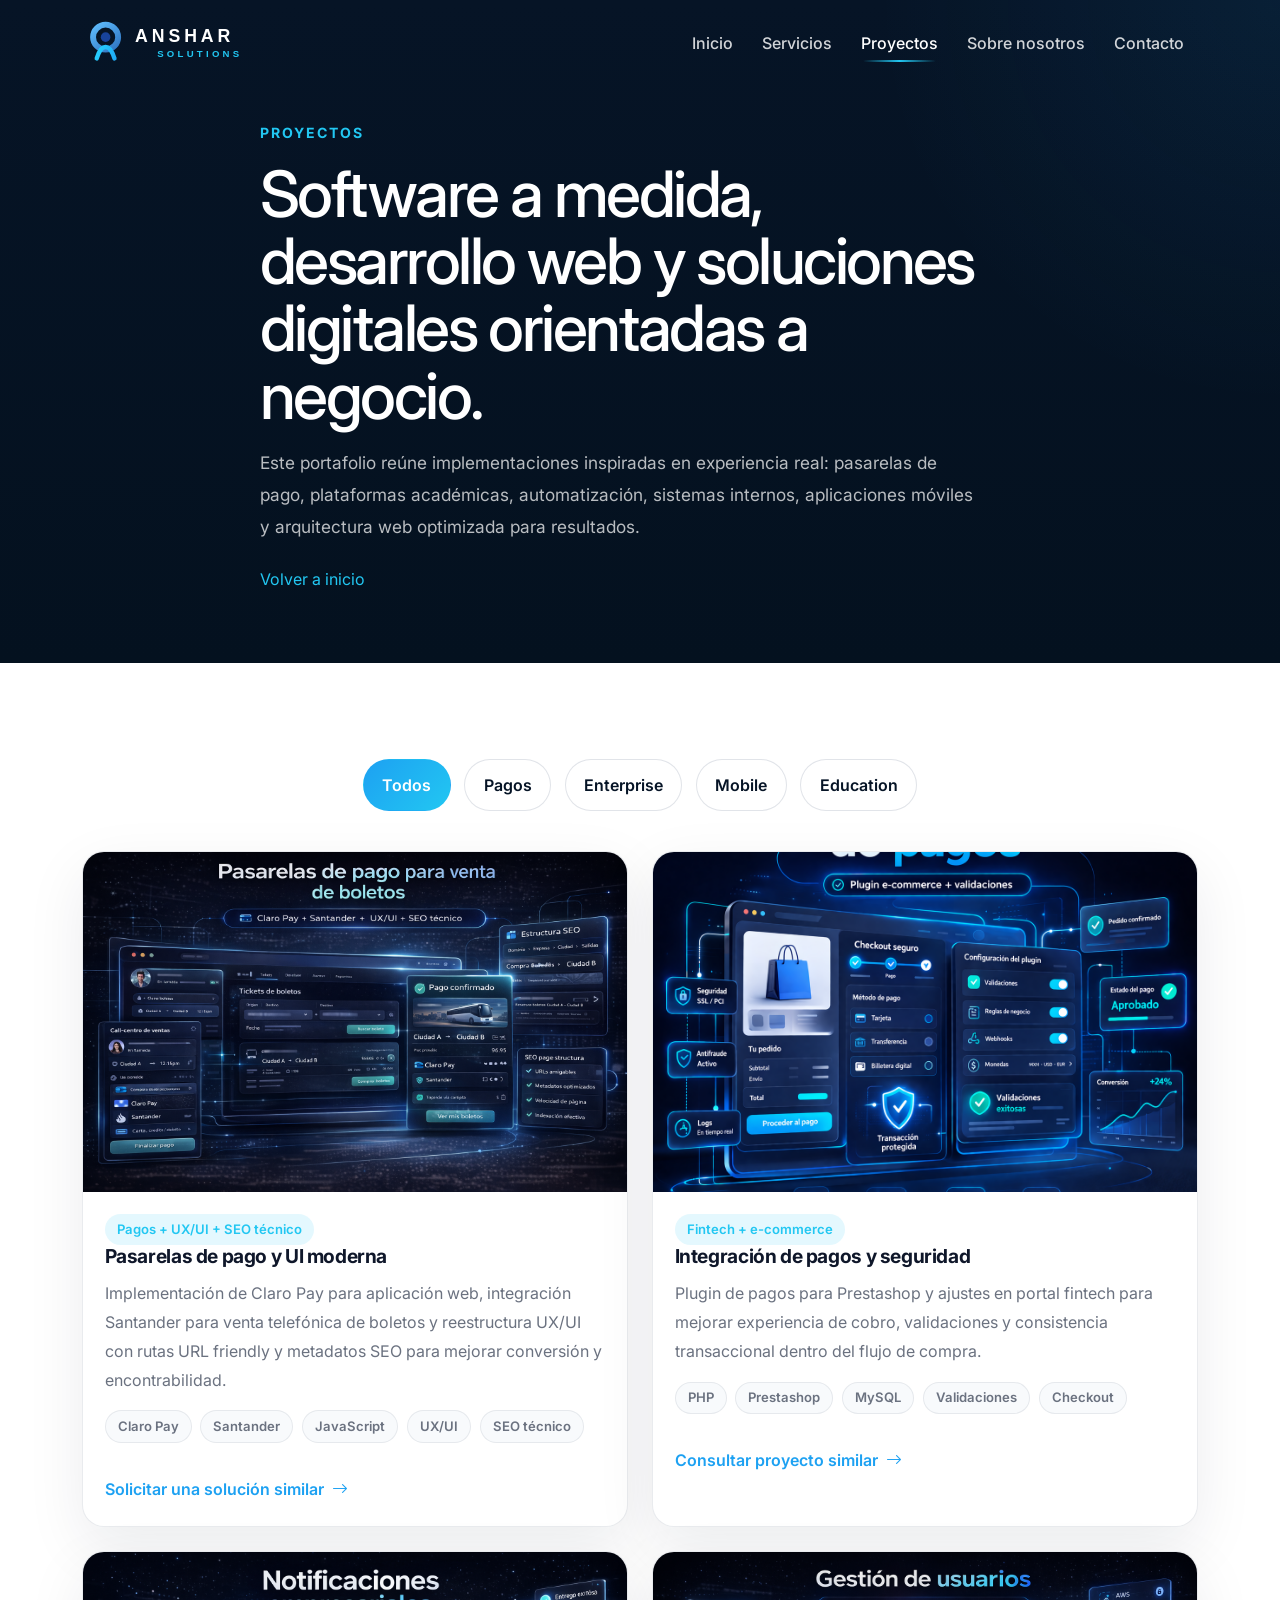
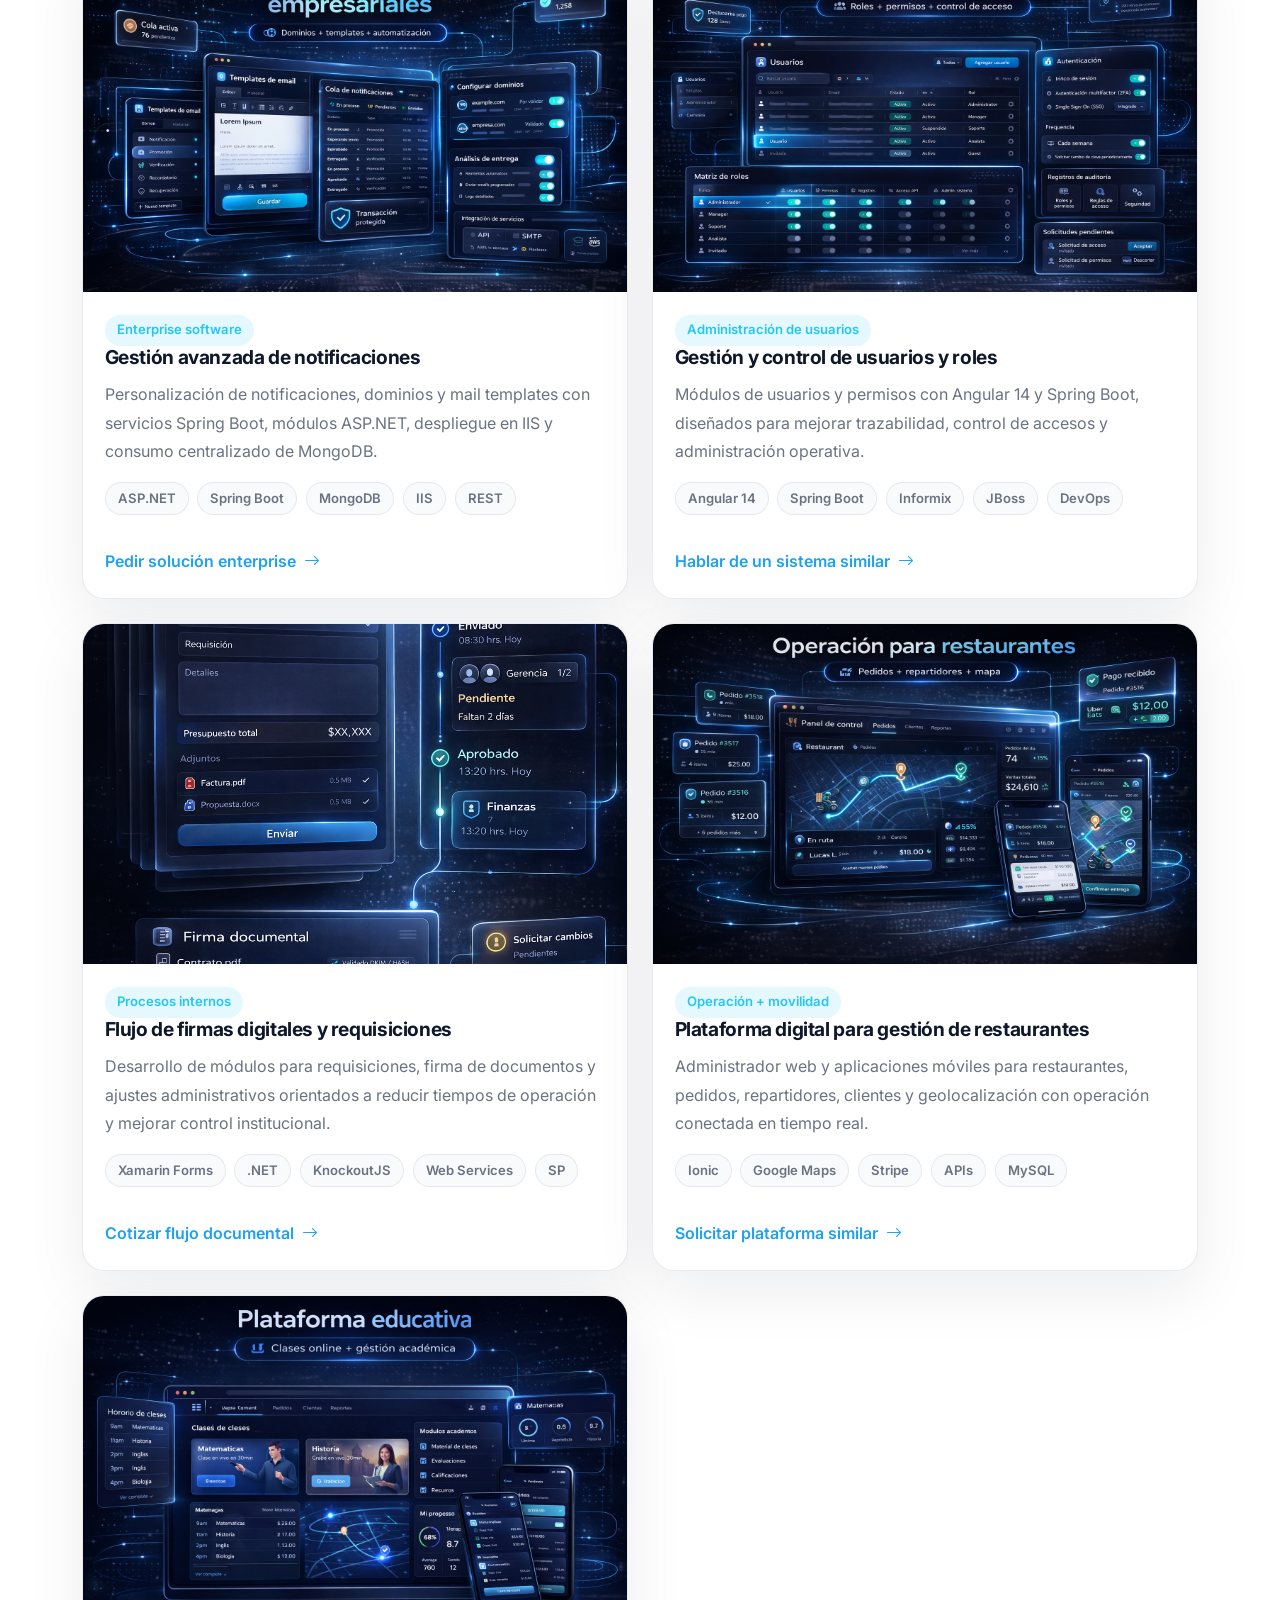
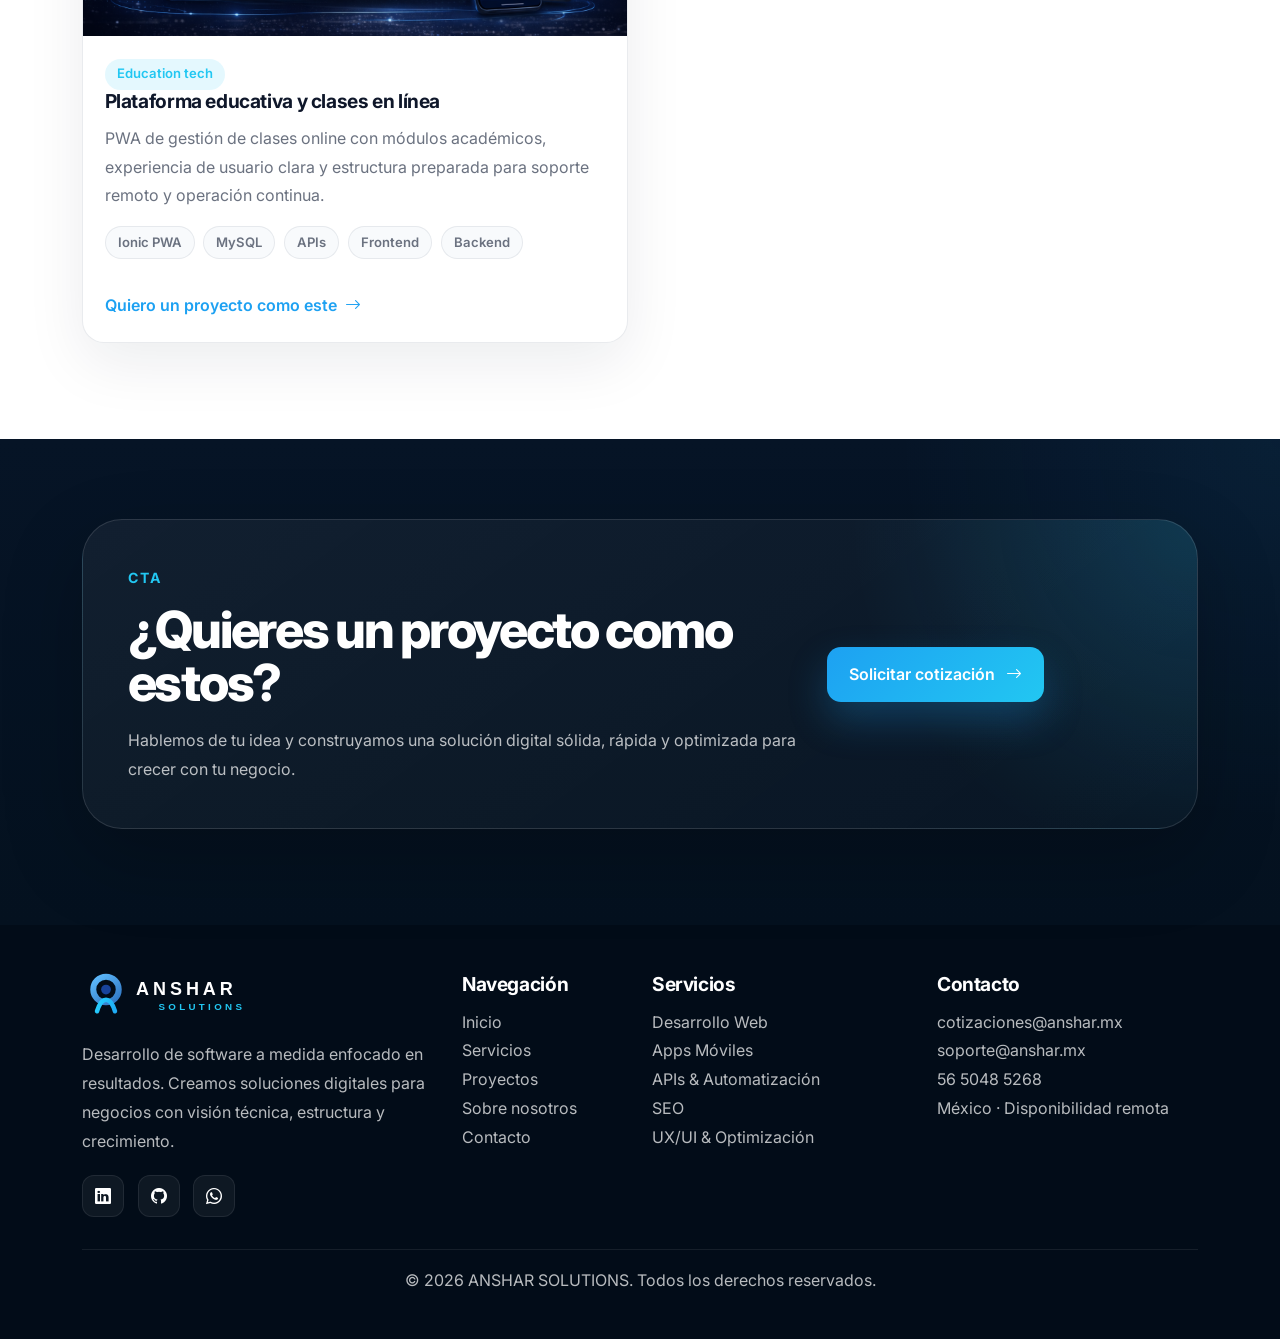
==== commit 1dcc6589: "Ajustes -Se agrega cliente -Se mejora SEO" ====
--- a/proyectos.html
+++ b/proyectos.html
@@ -3,8 +3,8 @@
 <head>
     <meta charset="UTF-8">
     <meta name="viewport" content="width=device-width, initial-scale=1.0">
-    <title>Proyectos de desarrollo web, software a medida y soluciones digitales | ANSHAR SOLUTIONS</title>
-    <meta name="description" content="Conoce proyectos de desarrollo web, software a medida, pasarelas de pago, plataformas educativas, automatización, apps móviles y soluciones digitales creadas por ANSHAR SOLUTIONS.">
+    <title>Proyectos de software y desarrollo web | ANSHAR</title>
+    <meta name="description" content="Conoce proyectos de software, pagos, automatización y aplicaciones creadas para resolver necesidades reales de negocio.">
     <meta name="keywords" content="portafolio desarrollo web, proyectos software a medida, pasarelas de pago, aplicaciones móviles, automatización de procesos, proyectos SEO técnico">
     <meta name="author" content="ANSHAR SOLUTIONS">
     <meta name="robots" content="index,follow">
@@ -13,14 +13,20 @@
     <meta property="og:type" content="website">
     <meta property="og:locale" content="es_MX">
     <meta property="og:site_name" content="ANSHAR SOLUTIONS">
-    <meta property="og:title" content="Proyectos de desarrollo web, software a medida y soluciones digitales | ANSHAR SOLUTIONS">
-    <meta property="og:description" content="Portafolio de proyectos enfocados en negocio: software, UX/UI, apps, automatización, integraciones de pago y arquitectura web optimizada.">
+    <meta property="og:title" content="Proyectos de software y desarrollo web | ANSHAR">
+    <meta property="og:description" content="Proyectos de software, pagos, automatización y aplicaciones creadas para resolver necesidades reales de negocio.">
     <meta property="og:url" content="https://dante666z.github.io/anshar-solutions-landing/proyectos.html">
-    <meta property="og:image" content="https://dante666z.github.io/anshar-solutions-landing/assets/branding/anshar-favicon.svg">
+    <meta property="og:image" content="https://dante666z.github.io/anshar-solutions-landing/assets/branding/anshar-social-preview.png">
+    <meta property="og:image:secure_url" content="https://dante666z.github.io/anshar-solutions-landing/assets/branding/anshar-social-preview.png">
+    <meta property="og:image:type" content="image/png">
+    <meta property="og:image:width" content="1200">
+    <meta property="og:image:height" content="630">
+    <meta property="og:image:alt" content="Proyectos y soluciones digitales de ANSHAR SOLUTIONS">
     <meta name="twitter:card" content="summary_large_image">
-    <meta name="twitter:title" content="Proyectos de desarrollo web, software a medida y soluciones digitales | ANSHAR SOLUTIONS">
-    <meta name="twitter:description" content="Explora proyectos recientes de ANSHAR SOLUTIONS en pagos, educación, automatización, UX/UI, software empresarial y apps móviles.">
-    <meta name="twitter:image" content="https://dante666z.github.io/anshar-solutions-landing/assets/branding/anshar-favicon.svg">
+    <meta name="twitter:title" content="Proyectos de software y desarrollo web | ANSHAR">
+    <meta name="twitter:description" content="Proyectos de software, pagos, automatización y aplicaciones creadas para resolver necesidades reales de negocio.">
+    <meta name="twitter:image" content="https://dante666z.github.io/anshar-solutions-landing/assets/branding/anshar-social-preview.png">
+    <meta name="twitter:image:alt" content="Proyectos y soluciones digitales de ANSHAR SOLUTIONS">
     <link rel="icon" type="image/svg+xml" href="assets/branding/anshar-favicon.svg">
     <link rel="icon" type="image/png" sizes="32x32" href="assets/branding/favicon-32.png">
     <link rel="icon" type="image/png" sizes="16x16" href="assets/branding/favicon-16.png">
@@ -70,7 +76,7 @@
                         <li class="nav-item"><a class="nav-link" href="index.html#inicio">Inicio</a></li>
                         <li class="nav-item"><a class="nav-link" href="index.html#servicios">Servicios</a></li>
                         <li class="nav-item"><a class="nav-link active" href="proyectos.html">Proyectos</a></li>
-                        <li class="nav-item"><a class="nav-link" href="index.html#sobre-mi">Sobre mí</a></li>
+                        <li class="nav-item"><a class="nav-link" href="index.html#sobre-nosotros">Sobre nosotros</a></li>
                         <li class="nav-item"><a class="nav-link" href="index.html#contacto">Contacto</a></li>
                     </ul>
                 </div>
@@ -295,7 +301,7 @@
                         <li><a href="index.html#inicio">Inicio</a></li>
                         <li><a href="index.html#servicios">Servicios</a></li>
                         <li><a href="proyectos.html">Proyectos</a></li>
-                        <li><a href="index.html#sobre-mi">Sobre mí</a></li>
+                        <li><a href="index.html#sobre-nosotros">Sobre nosotros</a></li>
                         <li><a href="index.html#contacto">Contacto</a></li>
                     </ul>
                 </div>
--- a/css/styles.css
+++ b/css/styles.css
@@ -597,31 +597,6 @@
     color: rgba(255, 255, 255, 0.72);
 }
 
-/* Stack */
-.stack-grid {
-    display: flex;
-    flex-wrap: wrap;
-    justify-content: center;
-    gap: 1rem;
-}
-
-.stack-pill {
-    display: inline-flex;
-    align-items: center;
-    gap: 0.7rem;
-    padding: 0.95rem 1.25rem;
-    border-radius: 999px;
-    border: 1px solid rgba(13, 37, 73, 0.1);
-    background: linear-gradient(180deg, #ffffff, #f9fbff);
-    color: var(--color-navy);
-    box-shadow: var(--shadow-card);
-    font-weight: 600;
-}
-
-.stack-pill i {
-    color: var(--color-blue);
-}
-
 /* CTA */
 .section-cta {
     padding-top: 5rem;
